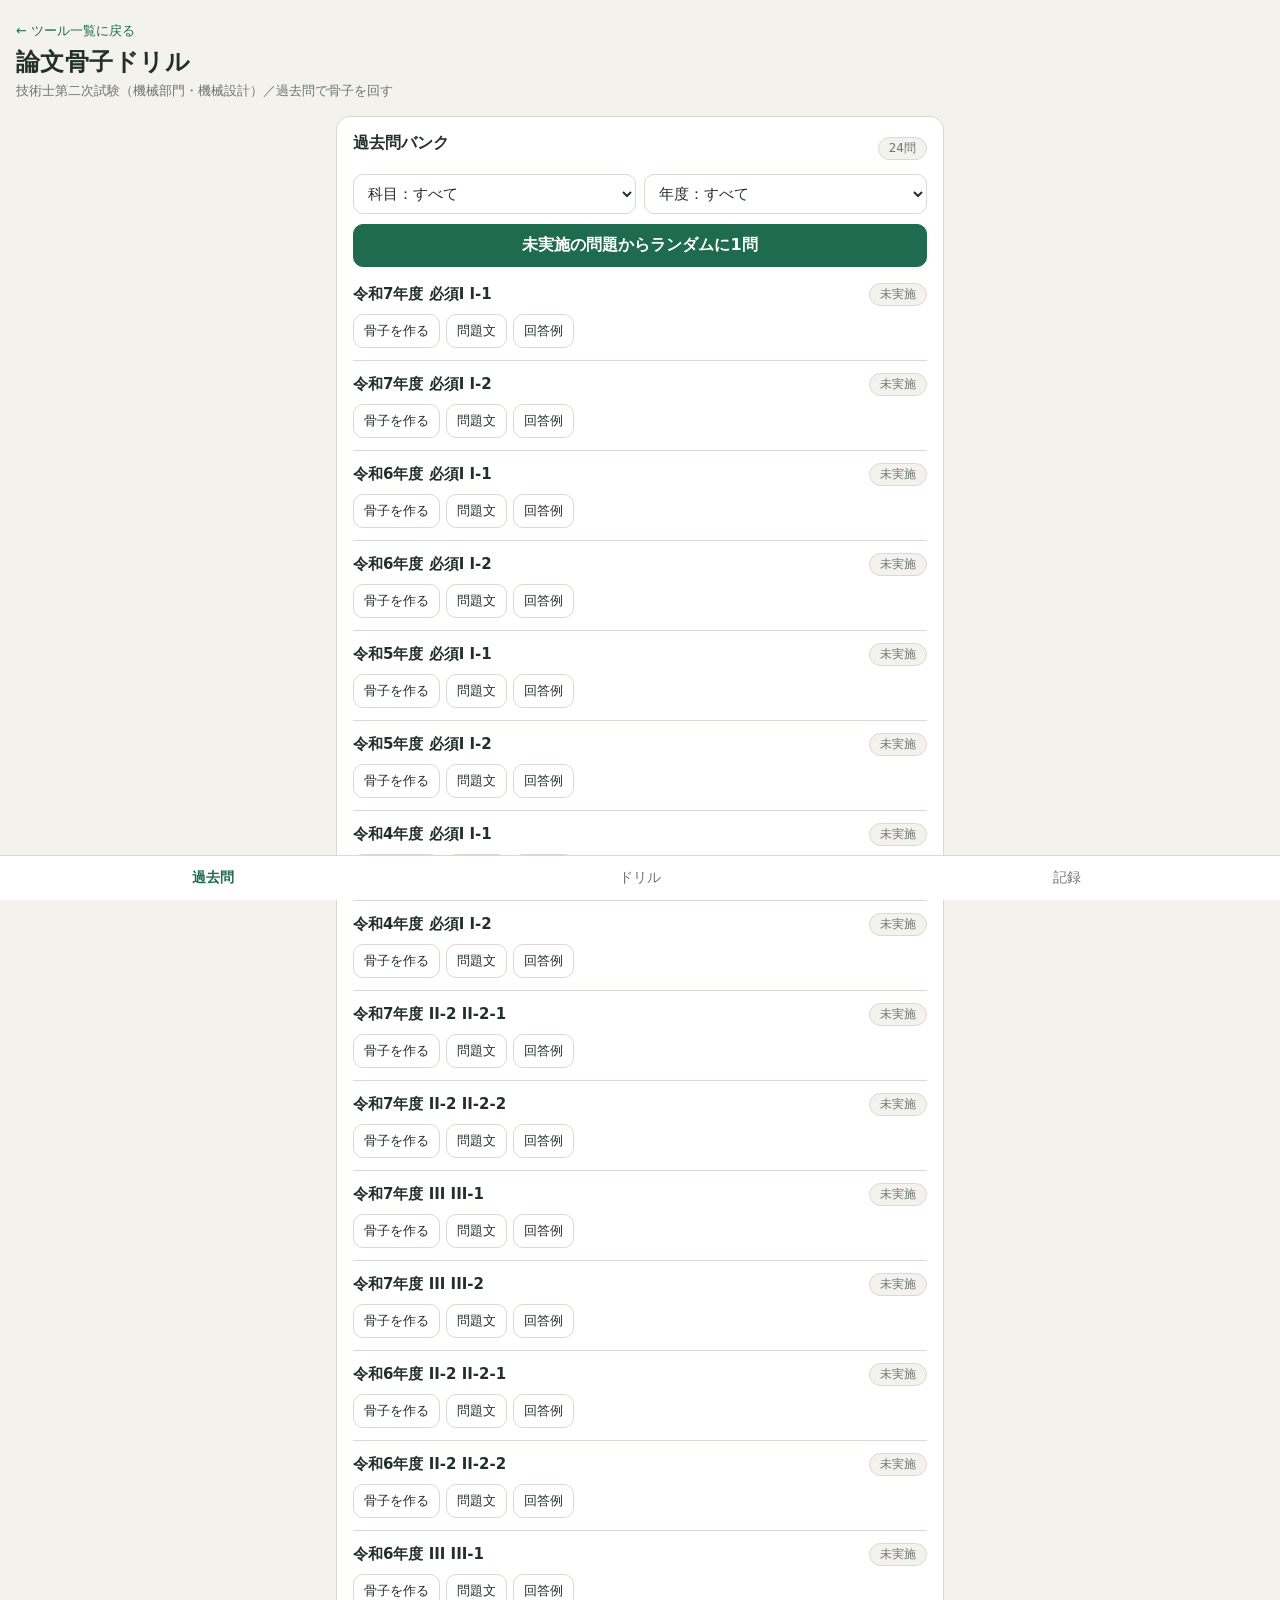
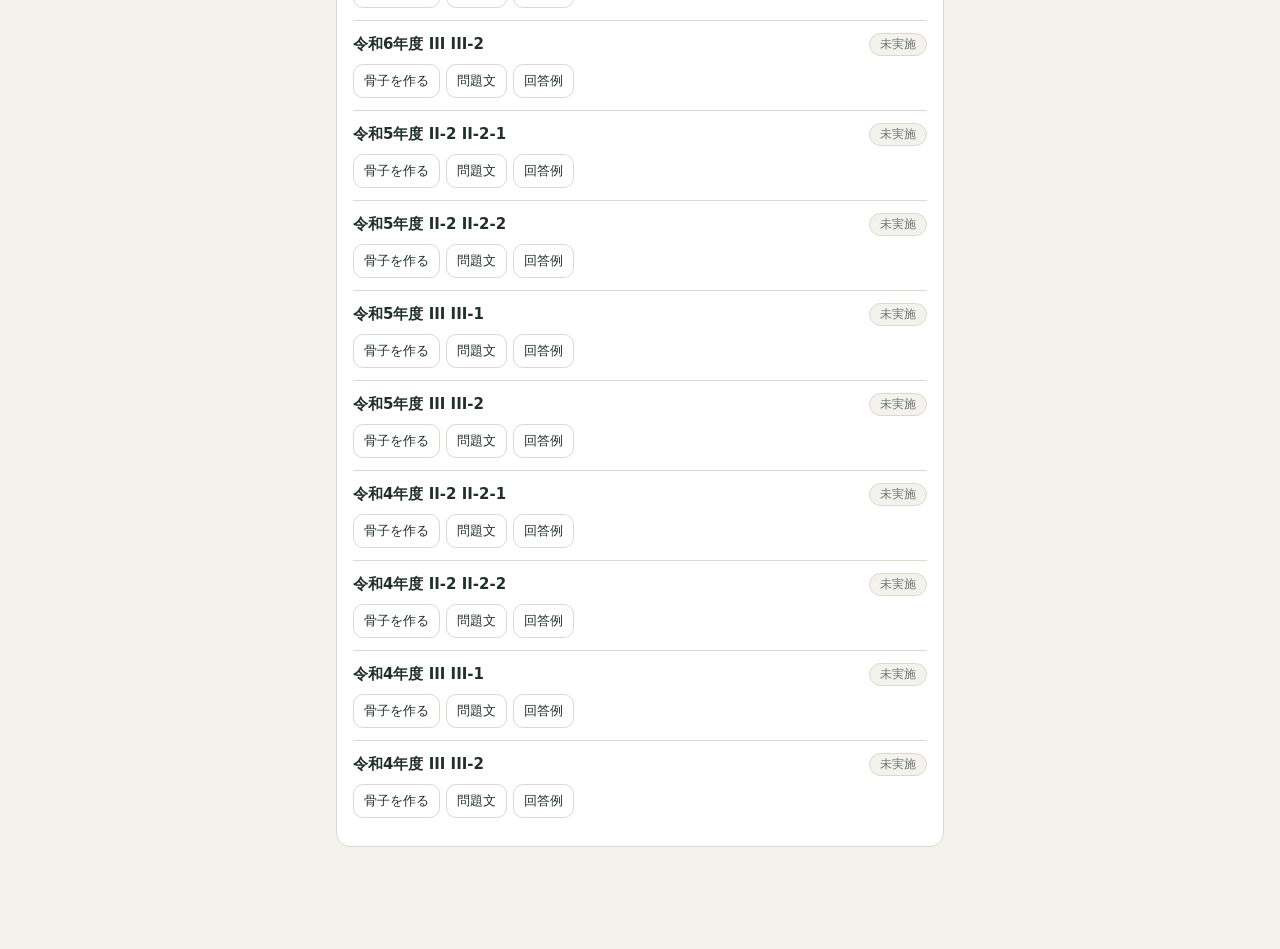
==== gijutsushi/index.html @ 5617385c "論文骨子ドリルをモジュールとして追加（技術士・機械設計の過去問24問と回答例）" ====
<!DOCTYPE html>
<html lang="ja">
<head>
<meta charset="UTF-8">
<meta name="viewport" content="width=device-width, initial-scale=1, viewport-fit=cover">
<title>論文骨子ドリル</title>
<meta name="theme-color" content="#f4f2ed">
<meta name="mobile-web-app-capable" content="yes">
<meta name="apple-mobile-web-app-capable" content="yes">
<meta name="apple-mobile-web-app-status-bar-style" content="default">
<meta name="apple-mobile-web-app-title" content="骨子ドリル">
<link rel="manifest" href="../manifest.webmanifest">
<link rel="icon" href="../icons/icon-192.png">
<link rel="apple-touch-icon" href="../icons/icon-192.png">
<link rel="stylesheet" href="./styles.css">
</head>
<body>
<header class="app-header">
  <a class="back" href="../">← ツール一覧に戻る</a>
  <h1>論文骨子ドリル</h1>
  <p class="subtitle">技術士第二次試験（機械部門・機械設計）／過去問で骨子を回す</p>
</header>

<main>
  <!-- 過去問バンク -->
  <section id="view-bank" class="view active">
    <div class="card">
      <div class="card-head">
        <h2>過去問バンク</h2>
        <span id="bank-count" class="badge"></span>
      </div>
      <div class="row">
        <select id="f-subject" aria-label="科目">
          <option value="">科目：すべて</option>
          <option value="I">必須科目 I</option>
          <option value="II-2">選択 II-2（応用）</option>
          <option value="III">選択 III（問題解決）</option>
        </select>
        <select id="f-year" aria-label="年度">
          <option value="">年度：すべて</option>
          <option value="7">令和7年度</option>
          <option value="6">令和6年度</option>
          <option value="5">令和5年度</option>
          <option value="4">令和4年度</option>
        </select>
      </div>
      <button id="btn-random" type="button" class="primary sub-btn">未実施の問題からランダムに1問</button>
      <div id="bank-list"></div>
    </div>
  </section>

  <!-- ドリル -->
  <section id="view-drill" class="view">
    <div class="card">
      <div class="card-head">
        <h2 id="drill-title">骨子を作る</h2>
        <span id="drill-badge" class="badge"></span>
      </div>
      <p id="drill-empty" class="empty">過去問バンクで問題を選んでください。</p>
      <div id="drill-main" hidden>
        <details class="qbox">
          <summary>問題文を見る</summary>
          <div id="drill-qtext" class="qtext"></div>
        </details>

        <div class="timer-row">
          <span class="timer-label">タイマー</span>
          <span id="timer-display" class="timer-display">15:00</span>
          <button id="timer-toggle" type="button">開始</button>
          <button id="timer-reset" type="button">リセット</button>
          <label class="timer-set">設定
            <input type="number" id="timer-minutes" value="15" min="1" max="120"> 分
          </label>
        </div>

        <div id="drill-form"></div>

        <div class="card-in">
          <h3>キーワード（解決策の引き出し）</h3>
          <input type="search" id="kw-search" placeholder="キーワードを検索（例：FMEA、予知保全）">
          <div id="kw-list" class="kw-list"></div>
          <p class="hint">タップすると、最後に触った入力欄に挿入されます。</p>
        </div>

        <div class="card-in">
          <h3>自動チェック</h3>
          <ul id="check-list" class="check-list"></ul>
        </div>

        <div class="row">
          <button id="btn-save-outline" class="primary">骨子を保存する</button>
        </div>
        <div class="row">
          <button id="btn-copy-outline" type="button">添削用にコピー</button>
          <button id="btn-show-answer" type="button">回答例を見る</button>
        </div>
        <div id="drill-answer" class="answer-box" hidden></div>
      </div>
    </div>
  </section>

  <!-- 記録 -->
  <section id="view-records" class="view">
    <div class="card">
      <h2>記録</h2>
      <div id="records-summary" class="session-detail"></div>
      <div id="records-list"></div>
    </div>
    <div class="card">
      <h2>データのバックアップ</h2>
      <p class="hint">記録はこの端末のブラウザ内（localStorage）にだけ保存されます。機種変更やブラウザのデータ消去で消えるので、ときどきJSONで書き出して保管してください。書き出したファイルは読み込んで復元できます。</p>
      <div class="row">
        <button id="btn-export" type="button">JSONで書き出す</button>
        <label class="file-btn">JSONを読み込む
          <input type="file" id="f-import" accept="application/json,.json" hidden>
        </label>
      </div>
      <button id="btn-wipe" type="button" class="danger">全データを削除</button>
    </div>
  </section>
</main>

<nav class="tabbar">
  <button data-view="view-bank" class="active">過去問</button>
  <button data-view="view-drill">ドリル</button>
  <button data-view="view-records">記録</button>
</nav>

<script src="./data.js"></script>
<script src="./app.js"></script>
</body>
</html>
---- gijutsushi/styles.css ----
:root {
  --bg: #f4f2ed;
  --card: #ffffff;
  --ink: #22302a;
  --sub: #6b7672;
  --line: #ddd8cf;
  --accent: #1e6b4f;
  --accent-ink: #ffffff;
  --danger: #b3352b;
}
* { box-sizing: border-box; }
body {
  margin: 0;
  background: var(--bg);
  color: var(--ink);
  font-family: "Hiragino Kaku Gothic ProN", "Noto Sans JP", system-ui, sans-serif;
  padding-bottom: 76px;
}
.app-header { padding: 20px 16px 4px; }
.app-header h1 { font-size: 24px; margin: 0; letter-spacing: .02em; }
.subtitle { color: var(--sub); font-size: 13px; margin: 4px 0 0; }
main { padding: 12px 16px; max-width: 640px; margin: 0 auto; }
.view { display: none; }
.view.active { display: block; }
.card {
  background: var(--card);
  border: 1px solid var(--line);
  border-radius: 14px;
  padding: 16px;
  margin-bottom: 14px;
}
.card h2 { font-size: 16px; margin: 0 0 10px; }
.card-in {
  border: 1px solid var(--line);
  border-radius: 12px;
  padding: 12px;
  margin: 14px 0;
}
.card-in h3 { margin: 0 0 8px; font-size: 14px; }
.card-head { display: flex; justify-content: space-between; align-items: center; }
.badge {
  background: var(--bg);
  border: 1px solid var(--line);
  border-radius: 999px;
  padding: 2px 10px;
  font-size: 12px;
  color: var(--sub);
  white-space: nowrap;
}
button {
  font: inherit;
  border: 1px solid var(--line);
  background: var(--card);
  color: var(--ink);
  border-radius: 10px;
  padding: 10px 14px;
  cursor: pointer;
}
button.primary {
  background: var(--accent); border-color: var(--accent);
  color: var(--accent-ink); font-weight: 700; width: 100%;
}
button.danger { color: var(--danger); border-color: var(--danger); margin-top: 14px; }
button.sub-btn { margin: 10px 0 4px; }
.row { display: flex; gap: 8px; align-items: center; margin-top: 10px; }
.row > * { flex: 1; }
select, input[type="search"], input[type="number"] {
  font: inherit; font-size: 15px; color: var(--ink);
  border: 1px solid var(--line); border-radius: 10px; padding: 9px 10px;
  background: var(--card); width: 100%;
}
.field { display: block; font-size: 13px; color: var(--sub); margin-bottom: 12px; }
.field textarea, .field input[type="text"] {
  display: block; width: 100%; margin-top: 6px;
  font: inherit; font-size: 16px; color: var(--ink); line-height: 1.7;
  border: 1px solid var(--line); border-radius: 10px; padding: 9px 10px;
  background: var(--card);
}
.field textarea { min-height: 76px; resize: vertical; }
.hint { font-size: 12px; color: var(--sub); line-height: 1.7; }
.empty { color: var(--sub); font-size: 14px; }
.file-btn {
  flex: 1; text-align: center;
  border: 1px solid var(--line); border-radius: 10px; padding: 10px 14px; cursor: pointer;
}
.tabbar {
  position: fixed; left: 0; right: 0; bottom: 0;
  display: flex; background: var(--card); border-top: 1px solid var(--line);
  padding-bottom: env(safe-area-inset-bottom);
  z-index: 20;
}
.tabbar button {
  flex: 1; border: none; border-radius: 0; background: none;
  padding: 13px 0; font-size: 14px; color: var(--sub);
}
.tabbar button.active { color: var(--accent); font-weight: 700; }
.back { display: inline-block; font-size: 13px; color: var(--accent); text-decoration: none; margin-bottom: 6px; }

/* 過去問バンク */
.q-item { border-bottom: 1px solid var(--line); padding: 12px 0; }
.q-item:last-child { border-bottom: none; }
.q-head { display: flex; justify-content: space-between; align-items: center; gap: 8px; }
.q-title { font-weight: 700; font-size: 15px; }
.q-actions { display: flex; gap: 6px; margin-top: 8px; flex-wrap: wrap; }
.q-actions button { padding: 7px 10px; font-size: 13px; }
.qtext {
  white-space: pre-wrap; font-size: 14px; line-height: 1.9;
  background: var(--bg); border-radius: 10px; padding: 12px; margin-top: 10px;
}
.qbox { margin-bottom: 12px; }
.qbox summary { cursor: pointer; font-size: 14px; color: var(--accent); font-weight: 700; padding: 6px 0; }

/* タイマー */
.timer-row {
  display: flex; align-items: center; gap: 8px; flex-wrap: wrap;
  border: 1px solid var(--line); border-radius: 12px; padding: 10px 12px; margin-bottom: 14px;
}
.timer-label { font-size: 13px; color: var(--sub); }
.timer-display { font-size: 22px; font-weight: 700; font-variant-numeric: tabular-nums; }
.timer-display.over { color: var(--danger); }
.timer-row button { padding: 7px 12px; font-size: 13px; }
.timer-set { display: flex; align-items: center; gap: 4px; font-size: 13px; color: var(--sub); margin-left: auto; }
.timer-set input { width: 64px; }

.form-h { font-size: 14px; margin: 14px 0 8px; }

/* フォーム部品 */
.issue-block, .step-block { border: 1px solid var(--line); border-radius: 12px; padding: 12px; margin-bottom: 12px; }
.issue-block h3, .step-block h3 { margin: 0 0 8px; font-size: 14px; }
.issue-block select { margin-bottom: 8px; }
.mini { padding: 6px 10px; font-size: 12px; }
.remove-line { color: var(--danger); }
.radio-row { display: flex; gap: 6px; margin: 6px 0 10px; }
.radio-row button { flex: 1; padding: 9px 0; }
.radio-row button.on { background: var(--accent); color: var(--accent-ink); border-color: var(--accent); font-weight: 700; }

/* キーワード */
.kw-list { display: flex; flex-wrap: wrap; gap: 6px; margin-top: 10px; max-height: 180px; overflow-y: auto; }
.kw-chip {
  border: 1px solid var(--line); background: var(--bg); border-radius: 999px;
  padding: 5px 11px; font-size: 13px; cursor: pointer;
}

/* チェック */
.check-list { list-style: none; margin: 0; padding: 0; font-size: 14px; line-height: 2; }
.check-list .ok { color: var(--accent); font-weight: 700; }
.check-list .ng { color: var(--danger); font-weight: 700; }

/* 回答例・記録 */
.answer-box {
  white-space: pre-wrap; font-size: 14.5px; line-height: 1.95;
  border: 1px solid var(--line); border-radius: 12px; padding: 14px; margin-top: 12px;
  background: #fffdf5;
}
.session-item { border-bottom: 1px solid var(--line); padding: 10px 0; }
.session-item:last-child { border-bottom: none; }
.session-head { display: flex; justify-content: space-between; font-size: 14px; gap: 8px; }
.session-head .date { font-weight: 700; }
.session-detail { font-size: 13px; color: var(--sub); margin-top: 6px; line-height: 1.7; white-space: pre-wrap; }
.session-item .q-actions { margin-top: 8px; }
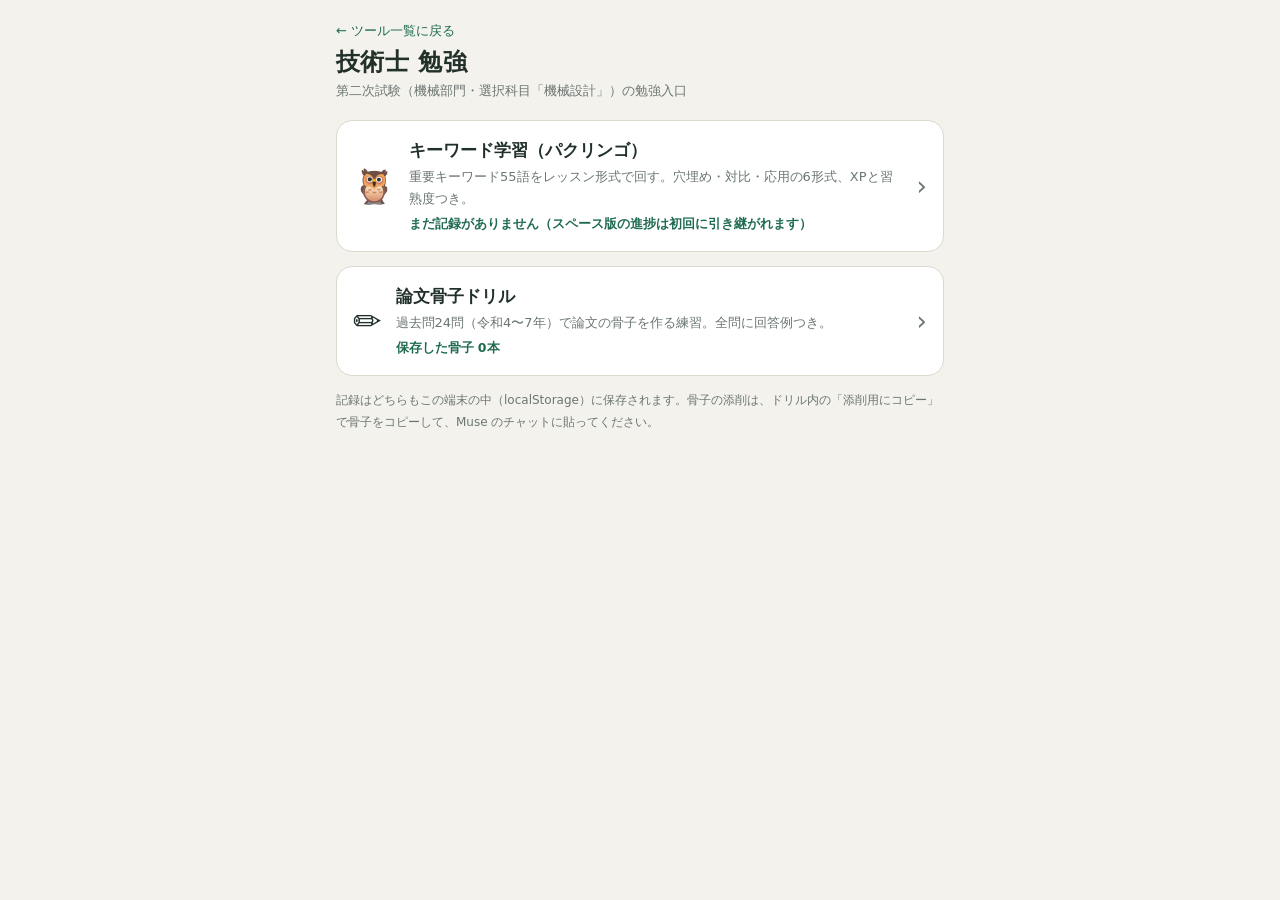
==== commit 019462ed: "技術士の勉強入口を一本化：ホームからパクリンゴ（キーワード学習）と論文骨子ドリルを選べる構成に" ====
--- a/gijutsushi/index.html
+++ b/gijutsushi/index.html
@@ -3,130 +3,64 @@
 <head>
 <meta charset="UTF-8">
 <meta name="viewport" content="width=device-width, initial-scale=1, viewport-fit=cover">
-<title>論文骨子ドリル</title>
+<title>技術士 勉強</title>
 <meta name="theme-color" content="#f4f2ed">
 <meta name="mobile-web-app-capable" content="yes">
 <meta name="apple-mobile-web-app-capable" content="yes">
 <meta name="apple-mobile-web-app-status-bar-style" content="default">
-<meta name="apple-mobile-web-app-title" content="骨子ドリル">
+<meta name="apple-mobile-web-app-title" content="技術士勉強">
 <link rel="manifest" href="../manifest.webmanifest">
 <link rel="icon" href="../icons/icon-192.png">
 <link rel="apple-touch-icon" href="../icons/icon-192.png">
-<link rel="stylesheet" href="./styles.css">
+<link rel="stylesheet" href="./hub.css">
 </head>
 <body>
 <header class="app-header">
   <a class="back" href="../">← ツール一覧に戻る</a>
-  <h1>論文骨子ドリル</h1>
-  <p class="subtitle">技術士第二次試験（機械部門・機械設計）／過去問で骨子を回す</p>
+  <h1>技術士 勉強</h1>
+  <p class="subtitle">第二次試験（機械部門・選択科目「機械設計」）の勉強入口</p>
 </header>
 
 <main>
-  <!-- 過去問バンク -->
-  <section id="view-bank" class="view active">
-    <div class="card">
-      <div class="card-head">
-        <h2>過去問バンク</h2>
-        <span id="bank-count" class="badge"></span>
-      </div>
-      <div class="row">
-        <select id="f-subject" aria-label="科目">
-          <option value="">科目：すべて</option>
-          <option value="I">必須科目 I</option>
-          <option value="II-2">選択 II-2（応用）</option>
-          <option value="III">選択 III（問題解決）</option>
-        </select>
-        <select id="f-year" aria-label="年度">
-          <option value="">年度：すべて</option>
-          <option value="7">令和7年度</option>
-          <option value="6">令和6年度</option>
-          <option value="5">令和5年度</option>
-          <option value="4">令和4年度</option>
-        </select>
-      </div>
-      <button id="btn-random" type="button" class="primary sub-btn">未実施の問題からランダムに1問</button>
-      <div id="bank-list"></div>
+  <a class="mode-card" href="./pakuringo/">
+    <div class="mode-emoji">🦉</div>
+    <div class="mode-body">
+      <div class="mode-name">キーワード学習（パクリンゴ）</div>
+      <div class="mode-desc">重要キーワード55語をレッスン形式で回す。穴埋め・対比・応用の6形式、XPと習熟度つき。</div>
+      <div class="mode-stat" id="stat-paku">読み込み中…</div>
     </div>
-  </section>
+    <div class="mode-arrow">›</div>
+  </a>
 
-  <!-- ドリル -->
-  <section id="view-drill" class="view">
-    <div class="card">
-      <div class="card-head">
-        <h2 id="drill-title">骨子を作る</h2>
-        <span id="drill-badge" class="badge"></span>
-      </div>
-      <p id="drill-empty" class="empty">過去問バンクで問題を選んでください。</p>
-      <div id="drill-main" hidden>
-        <details class="qbox">
-          <summary>問題文を見る</summary>
-          <div id="drill-qtext" class="qtext"></div>
-        </details>
+  <a class="mode-card" href="./ronbun/">
+    <div class="mode-emoji">✏️</div>
+    <div class="mode-body">
+      <div class="mode-name">論文骨子ドリル</div>
+      <div class="mode-desc">過去問24問（令和4〜7年）で論文の骨子を作る練習。全問に回答例つき。</div>
+      <div class="mode-stat" id="stat-ronbun">読み込み中…</div>
+    </div>
+    <div class="mode-arrow">›</div>
+  </a>
 
-        <div class="timer-row">
-          <span class="timer-label">タイマー</span>
-          <span id="timer-display" class="timer-display">15:00</span>
-          <button id="timer-toggle" type="button">開始</button>
-          <button id="timer-reset" type="button">リセット</button>
-          <label class="timer-set">設定
-            <input type="number" id="timer-minutes" value="15" min="1" max="120"> 分
-          </label>
-        </div>
-
-        <div id="drill-form"></div>
-
-        <div class="card-in">
-          <h3>キーワード（解決策の引き出し）</h3>
-          <input type="search" id="kw-search" placeholder="キーワードを検索（例：FMEA、予知保全）">
-          <div id="kw-list" class="kw-list"></div>
-          <p class="hint">タップすると、最後に触った入力欄に挿入されます。</p>
-        </div>
-
-        <div class="card-in">
-          <h3>自動チェック</h3>
-          <ul id="check-list" class="check-list"></ul>
-        </div>
-
-        <div class="row">
-          <button id="btn-save-outline" class="primary">骨子を保存する</button>
-        </div>
-        <div class="row">
-          <button id="btn-copy-outline" type="button">添削用にコピー</button>
-          <button id="btn-show-answer" type="button">回答例を見る</button>
-        </div>
-        <div id="drill-answer" class="answer-box" hidden></div>
-      </div>
-    </div>
-  </section>
-
-  <!-- 記録 -->
-  <section id="view-records" class="view">
-    <div class="card">
-      <h2>記録</h2>
-      <div id="records-summary" class="session-detail"></div>
-      <div id="records-list"></div>
-    </div>
-    <div class="card">
-      <h2>データのバックアップ</h2>
-      <p class="hint">記録はこの端末のブラウザ内（localStorage）にだけ保存されます。機種変更やブラウザのデータ消去で消えるので、ときどきJSONで書き出して保管してください。書き出したファイルは読み込んで復元できます。</p>
-      <div class="row">
-        <button id="btn-export" type="button">JSONで書き出す</button>
-        <label class="file-btn">JSONを読み込む
-          <input type="file" id="f-import" accept="application/json,.json" hidden>
-        </label>
-      </div>
-      <button id="btn-wipe" type="button" class="danger">全データを削除</button>
-    </div>
-  </section>
+  <p class="hint">記録はどちらもこの端末の中（localStorage）に保存されます。骨子の添削は、ドリル内の「添削用にコピー」で骨子をコピーして、Muse のチャットに貼ってください。</p>
 </main>
 
-<nav class="tabbar">
-  <button data-view="view-bank" class="active">過去問</button>
-  <button data-view="view-drill">ドリル</button>
-  <button data-view="view-records">記録</button>
-</nav>
-
-<script src="./data.js"></script>
-<script src="./app.js"></script>
+<script>
+(function () {
+  function ls(key) { try { return JSON.parse(localStorage.getItem(key) || 'null'); } catch (e) { return null; } }
+  var p = ls('pakuringo:state');
+  var el = document.getElementById('stat-paku');
+  if (p && p.boxes) {
+    var mastered = Object.keys(p.boxes).filter(function (k) { return p.boxes[k] >= 5; }).length;
+    var seen = Object.keys(p.boxes).filter(function (k) { return p.boxes[k] > 0; }).length;
+    el.textContent = 'XP ' + (p.xp || 0) + ' ／ 着手 ' + seen + '語 ／ 習熟 ' + mastered + '語（全55語）';
+  } else {
+    el.textContent = 'まだ記録がありません（スペース版の進捗は初回に引き継がれます）';
+  }
+  var o = ls('gijutsushi:outlines');
+  document.getElementById('stat-ronbun').textContent =
+    '保存した骨子 ' + (Array.isArray(o) ? o.length : 0) + '本';
+})();
+</script>
 </body>
 </html>
--- a/gijutsushi/hub.css
+++ b/gijutsushi/hub.css
@@ -0,0 +1,32 @@
+:root {
+  --bg: #f4f2ed;
+  --card: #ffffff;
+  --ink: #22302a;
+  --sub: #6b7672;
+  --line: #ddd8cf;
+  --accent: #1e6b4f;
+}
+* { box-sizing: border-box; }
+body {
+  margin: 0;
+  background: var(--bg);
+  color: var(--ink);
+  font-family: "Hiragino Kaku Gothic ProN", "Noto Sans JP", system-ui, sans-serif;
+}
+.app-header { padding: 20px 16px 4px; max-width: 640px; margin: 0 auto; }
+.app-header h1 { font-size: 24px; margin: 0; letter-spacing: .02em; }
+.subtitle { color: var(--sub); font-size: 13px; margin: 4px 0 0; }
+main { padding: 16px; max-width: 640px; margin: 0 auto; }
+.back { display: inline-block; font-size: 13px; color: var(--accent); text-decoration: none; margin-bottom: 6px; }
+.mode-card {
+  display: flex; align-items: center; gap: 14px;
+  background: var(--card); border: 1px solid var(--line); border-radius: 16px;
+  padding: 18px 16px; margin-bottom: 14px; text-decoration: none; color: var(--ink);
+}
+.mode-emoji { font-size: 34px; flex: none; }
+.mode-body { flex: 1; }
+.mode-name { font-size: 17px; font-weight: 700; margin-bottom: 4px; }
+.mode-desc { font-size: 13px; color: var(--sub); line-height: 1.7; }
+.mode-stat { font-size: 12.5px; color: var(--accent); font-weight: 700; margin-top: 6px; }
+.mode-arrow { font-size: 26px; color: var(--sub); flex: none; }
+.hint { font-size: 12px; color: var(--sub); line-height: 1.8; margin-top: 6px; }
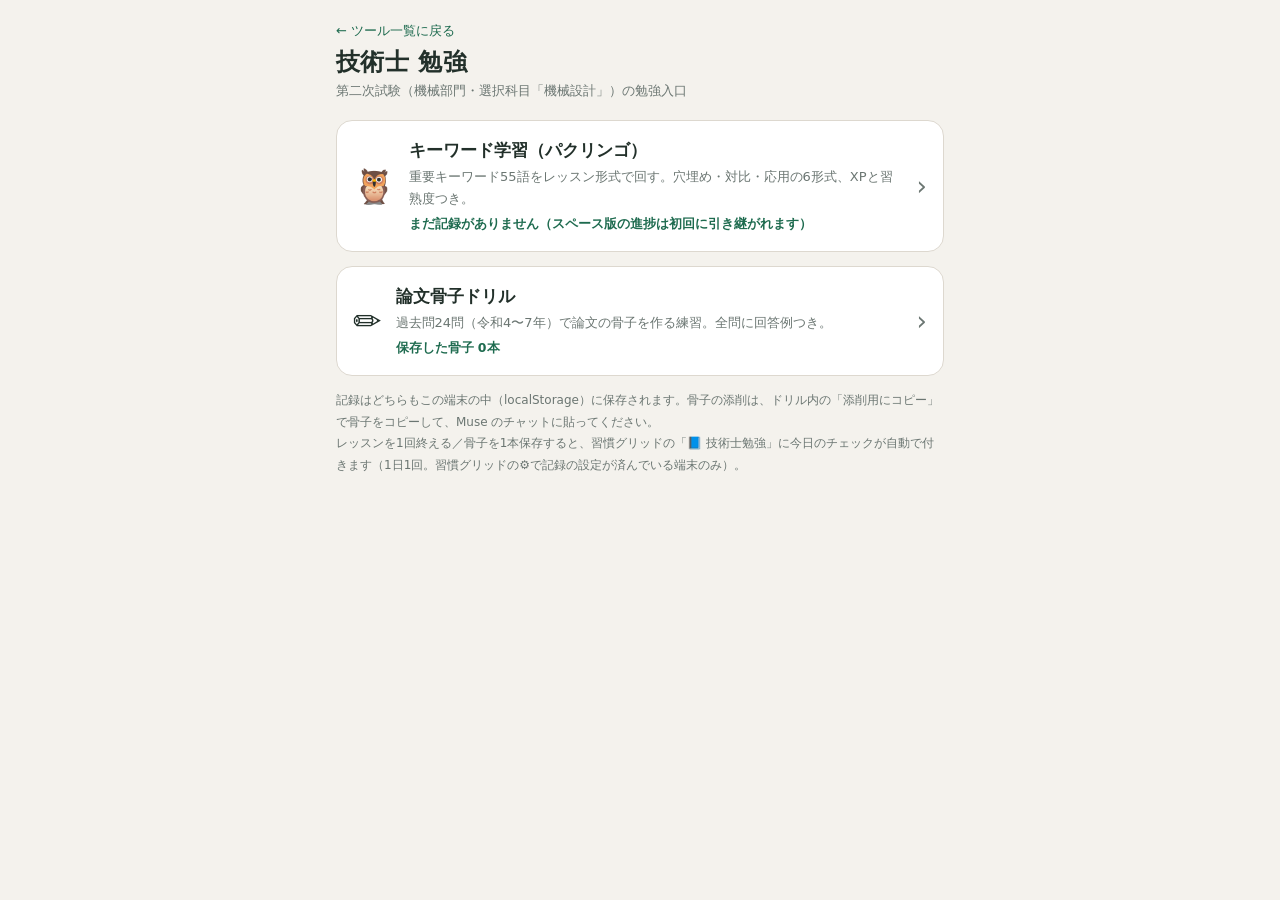
==== commit 6ecf5f2f: "技術士勉強: 勉強した日に習慣グリッドへ自動チェック、論文骨子ドリルの保存バグを修正 - 論文骨子ドリル: 解決策・手順を拾うセレクタの空白が抜けていて（'#d-solutions.sol-text'" ====
--- a/gijutsushi/index.html
+++ b/gijutsushi/index.html
@@ -42,9 +42,10 @@
     <div class="mode-arrow">›</div>
   </a>
 
-  <p class="hint">記録はどちらもこの端末の中（localStorage）に保存されます。骨子の添削は、ドリル内の「添削用にコピー」で骨子をコピーして、Muse のチャットに貼ってください。</p>
+  <p class="hint">記録はどちらもこの端末の中（localStorage）に保存されます。骨子の添削は、ドリル内の「添削用にコピー」で骨子をコピーして、Muse のチャットに貼ってください。<br>レッスンを1回終える／骨子を1本保存すると、習慣グリッドの「📘 技術士勉強」に今日のチェックが自動で付きます（1日1回。習慣グリッドの⚙️で記録の設定が済んでいる端末のみ）。</p>
 </main>
 
+<script src="./habit.js"></script>
 <script>
 (function () {
   function ls(key) { try { return JSON.parse(localStorage.getItem(key) || 'null'); } catch (e) { return null; } }
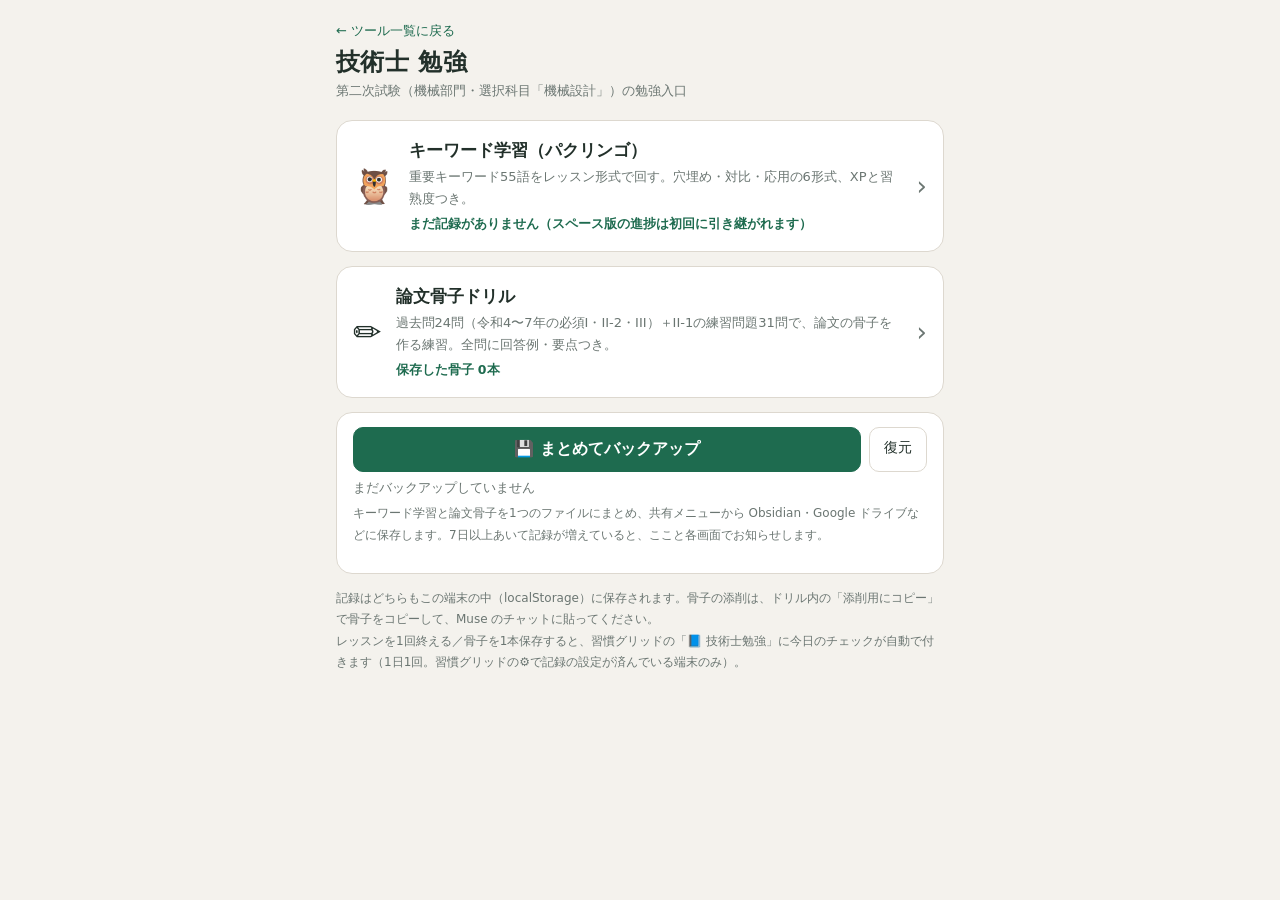
==== commit 54e3d75e: "技術士勉強: まとめてバックアップ、II-1練習問題、復習はハート不要、タイマーの一時停止 - 技術士ホームに「まとめてバックアップ」（共有メニューへ JSON）と復元。7日以上あいて   中身が変わ" ====
--- a/gijutsushi/index.html
+++ b/gijutsushi/index.html
@@ -36,15 +36,28 @@
     <div class="mode-emoji">✏️</div>
     <div class="mode-body">
       <div class="mode-name">論文骨子ドリル</div>
-      <div class="mode-desc">過去問24問（令和4〜7年）で論文の骨子を作る練習。全問に回答例つき。</div>
+      <div class="mode-desc">過去問24問（令和4〜7年の必須I・II-2・III）＋II-1の練習問題31問で、論文の骨子を作る練習。全問に回答例・要点つき。</div>
       <div class="mode-stat" id="stat-ronbun">読み込み中…</div>
     </div>
     <div class="mode-arrow">›</div>
   </a>
 
+  <section class="backup-card">
+    <div id="backup-warn" class="backup-warn" hidden></div>
+    <div class="backup-row">
+      <button id="btn-backup" type="button" class="backup-btn">💾 まとめてバックアップ</button>
+      <label class="backup-sub">復元
+        <input type="file" id="f-restore" accept="application/json,.json" hidden>
+      </label>
+    </div>
+    <p id="backup-last" class="backup-last"></p>
+    <p class="hint">キーワード学習と論文骨子を1つのファイルにまとめ、共有メニューから Obsidian・Google ドライブなどに保存します。7日以上あいて記録が増えていると、ここと各画面でお知らせします。</p>
+  </section>
+
   <p class="hint">記録はどちらもこの端末の中（localStorage）に保存されます。骨子の添削は、ドリル内の「添削用にコピー」で骨子をコピーして、Muse のチャットに貼ってください。<br>レッスンを1回終える／骨子を1本保存すると、習慣グリッドの「📘 技術士勉強」に今日のチェックが自動で付きます（1日1回。習慣グリッドの⚙️で記録の設定が済んでいる端末のみ）。</p>
 </main>
 
+<script src="./backup.js"></script>
 <script src="./habit.js"></script>
 <script>
 (function () {
@@ -58,6 +71,34 @@
   } else {
     el.textContent = 'まだ記録がありません（スペース版の進捗は初回に引き継がれます）';
   }
+  var B = window.GijutsushiBackup;
+  function renderBackup() {
+    var msg = B.status();
+    var w = document.getElementById('backup-warn');
+    w.hidden = !msg;
+    w.textContent = msg ? '⚠️ ' + msg + '。記録はこの端末にしかないので、保存しておきましょう。' : '';
+    var l = B.last();
+    document.getElementById('backup-last').textContent = l
+      ? '最後のバックアップ: ' + new Date(l.at).toLocaleString('ja-JP', { dateStyle: 'medium', timeStyle: 'short' })
+      : 'まだバックアップしていません';
+  }
+  document.getElementById('btn-backup').addEventListener('click', function () {
+    B.backupNow().then(function (r) {
+      if (r !== 'cancelled') renderBackup();
+    });
+  });
+  document.getElementById('f-restore').addEventListener('change', function (e) {
+    var file = e.target.files[0];
+    e.target.value = '';
+    if (!file) return;
+    if (!confirm('この端末の記録をファイルの内容で置き換えます。よろしいですか？')) return;
+    file.text().then(function (t) {
+      try { alert('復元しました（' + B.restore(t) + '）'); location.reload(); }
+      catch (err) { alert('読み込めませんでした: ' + err.message); }
+    });
+  });
+  renderBackup();
+
   var o = ls('gijutsushi:outlines');
   document.getElementById('stat-ronbun').textContent =
     '保存した骨子 ' + (Array.isArray(o) ? o.length : 0) + '本';
--- a/gijutsushi/hub.css
+++ b/gijutsushi/hub.css
@@ -30,3 +30,21 @@
 .mode-stat { font-size: 12.5px; color: var(--accent); font-weight: 700; margin-top: 6px; }
 .mode-arrow { font-size: 26px; color: var(--sub); flex: none; }
 .hint { font-size: 12px; color: var(--sub); line-height: 1.8; margin-top: 6px; }
+.backup-card {
+  background: var(--card); border: 1px solid var(--line); border-radius: 16px;
+  padding: 14px 16px; margin-bottom: 14px;
+}
+.backup-warn {
+  background: #fff7e0; border: 1px solid #e9cf7a; color: #5a4300;
+  border-radius: 10px; padding: 8px 10px; font-size: 13px; line-height: 1.6; margin-bottom: 10px;
+}
+.backup-row { display: flex; gap: 8px; }
+.backup-btn {
+  flex: 1; font: inherit; font-weight: 700; color: #fff; background: var(--accent);
+  border: 1px solid var(--accent); border-radius: 10px; padding: 11px 14px; cursor: pointer;
+}
+.backup-sub {
+  flex: none; font-size: 14px; color: var(--ink); background: var(--card);
+  border: 1px solid var(--line); border-radius: 10px; padding: 11px 14px; cursor: pointer;
+}
+.backup-last { font-size: 12.5px; color: var(--sub); margin: 8px 0 0; }
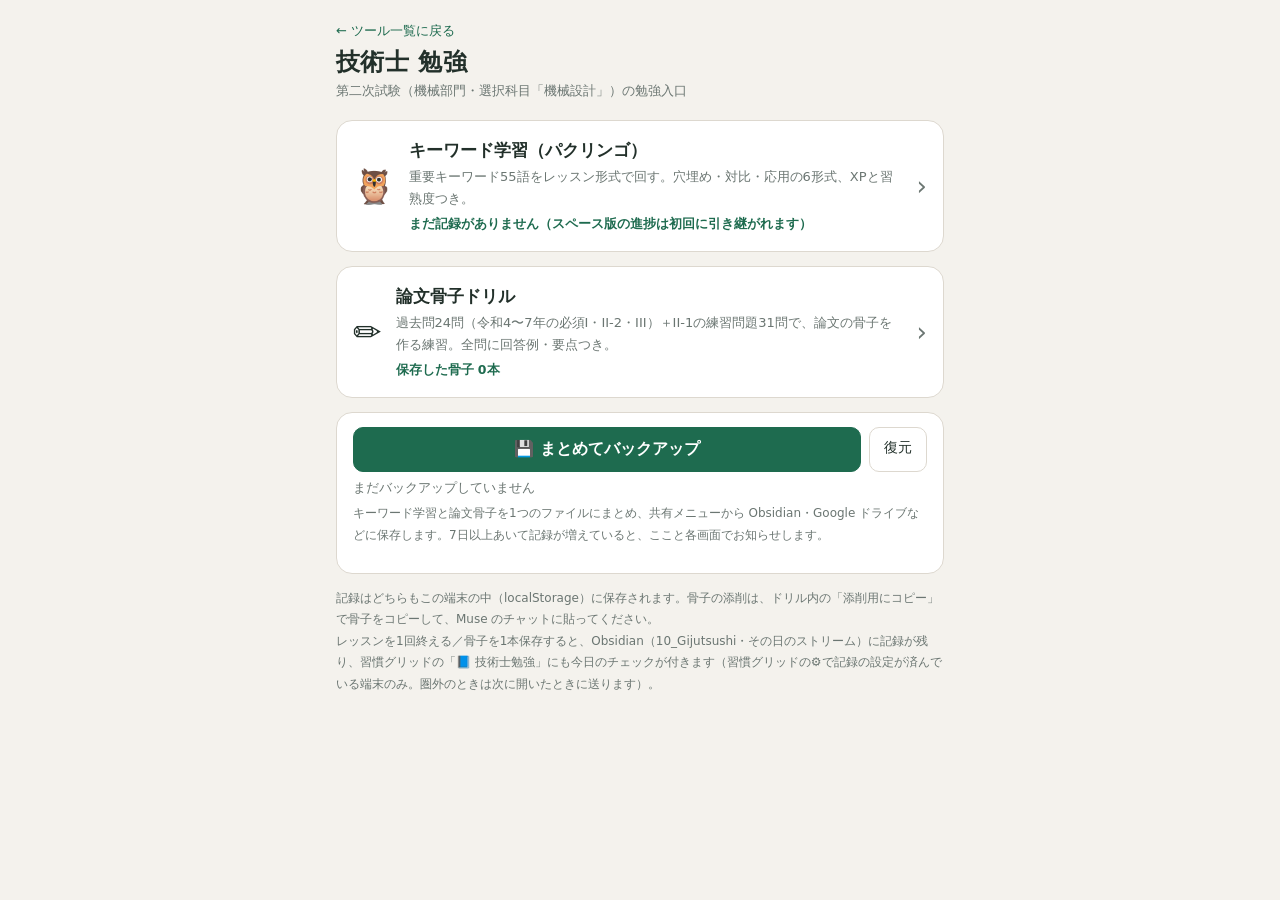
==== commit 3e988f41: "技術士勉強: 骨子とレッスンの記録を habit-relay 経由で Obsidian に送る - 骨子保存・レッスン完了で action:"gijutsushi" を送る（骨子本文・キーワード習熟）" ====
--- a/gijutsushi/index.html
+++ b/gijutsushi/index.html
@@ -54,7 +54,7 @@
     <p class="hint">キーワード学習と論文骨子を1つのファイルにまとめ、共有メニューから Obsidian・Google ドライブなどに保存します。7日以上あいて記録が増えていると、ここと各画面でお知らせします。</p>
   </section>
 
-  <p class="hint">記録はどちらもこの端末の中（localStorage）に保存されます。骨子の添削は、ドリル内の「添削用にコピー」で骨子をコピーして、Muse のチャットに貼ってください。<br>レッスンを1回終える／骨子を1本保存すると、習慣グリッドの「📘 技術士勉強」に今日のチェックが自動で付きます（1日1回。習慣グリッドの⚙️で記録の設定が済んでいる端末のみ）。</p>
+  <p class="hint">記録はどちらもこの端末の中（localStorage）に保存されます。骨子の添削は、ドリル内の「添削用にコピー」で骨子をコピーして、Muse のチャットに貼ってください。<br>レッスンを1回終える／骨子を1本保存すると、Obsidian（10_Gijutsushi・その日のストリーム）に記録が残り、習慣グリッドの「📘 技術士勉強」にも今日のチェックが付きます（習慣グリッドの⚙️で記録の設定が済んでいる端末のみ。圏外のときは次に開いたときに送ります）。</p>
 </main>
 
 <script src="./backup.js"></script>
